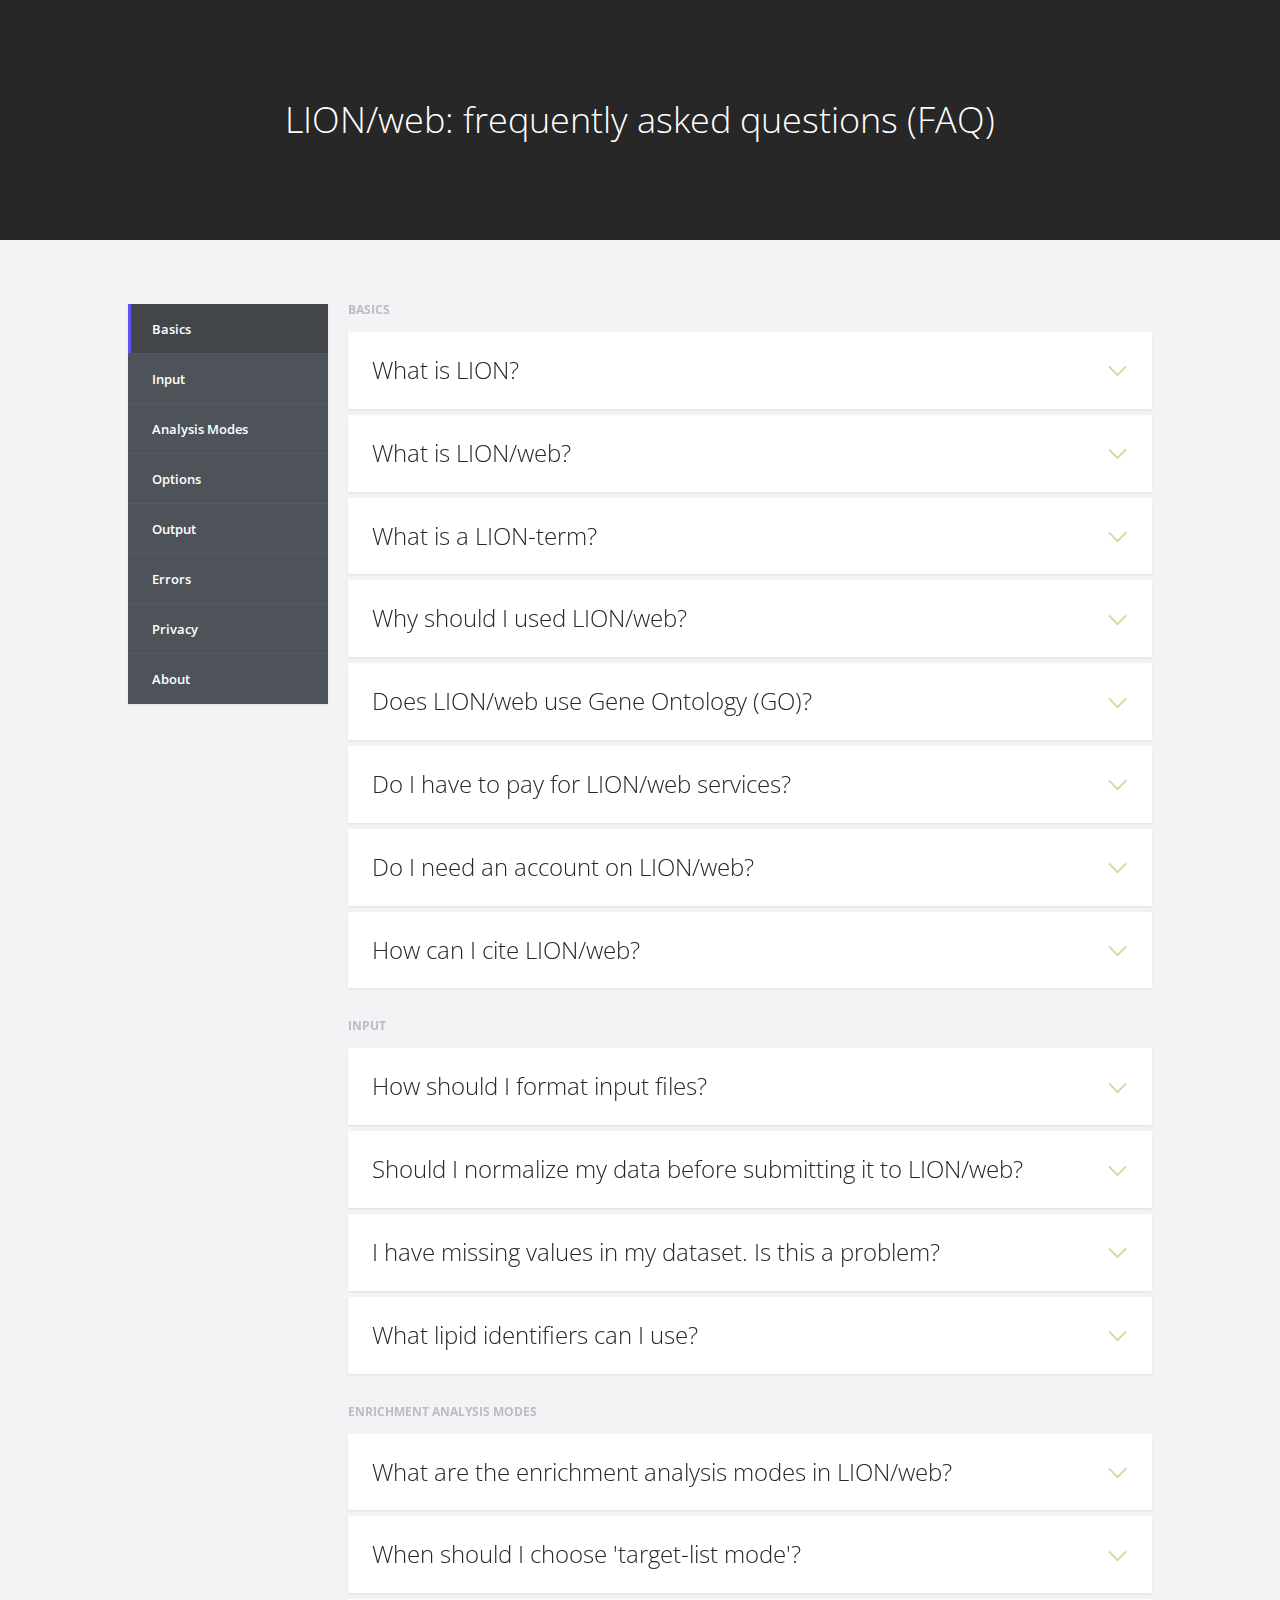
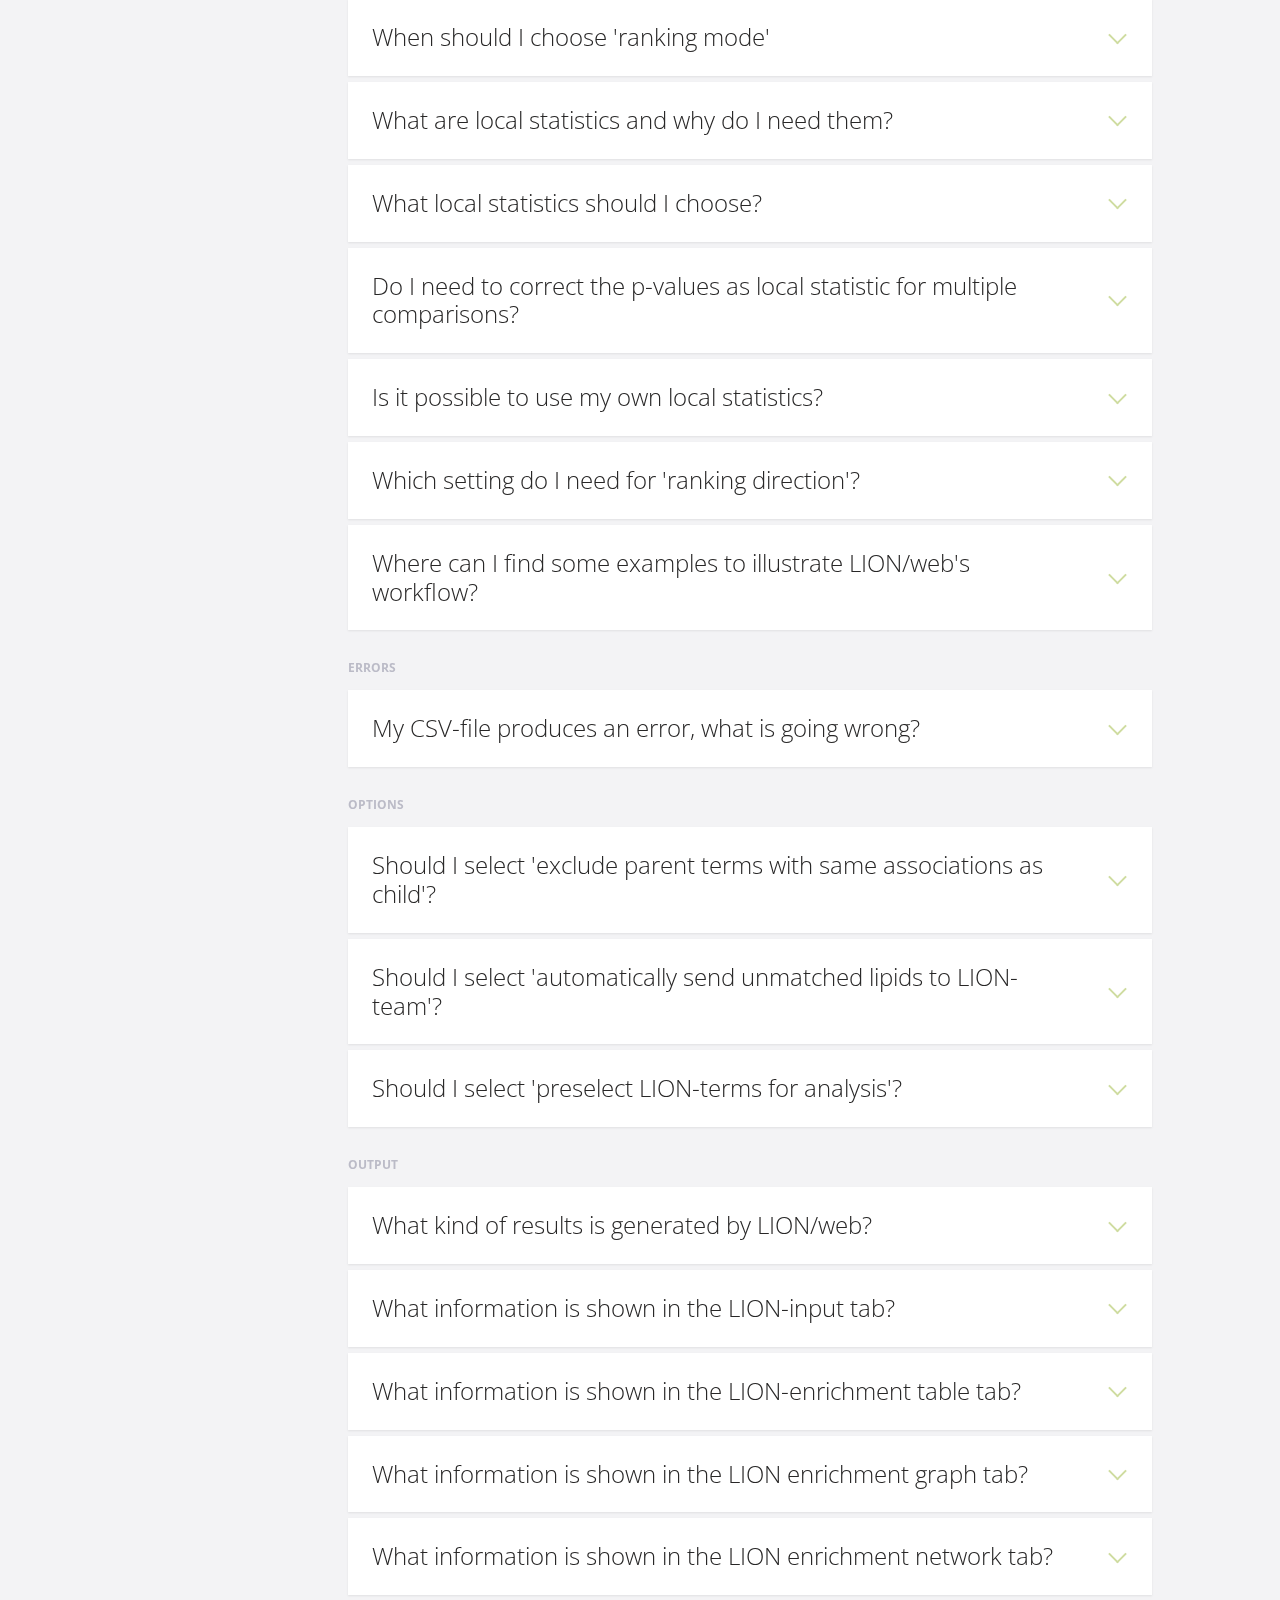
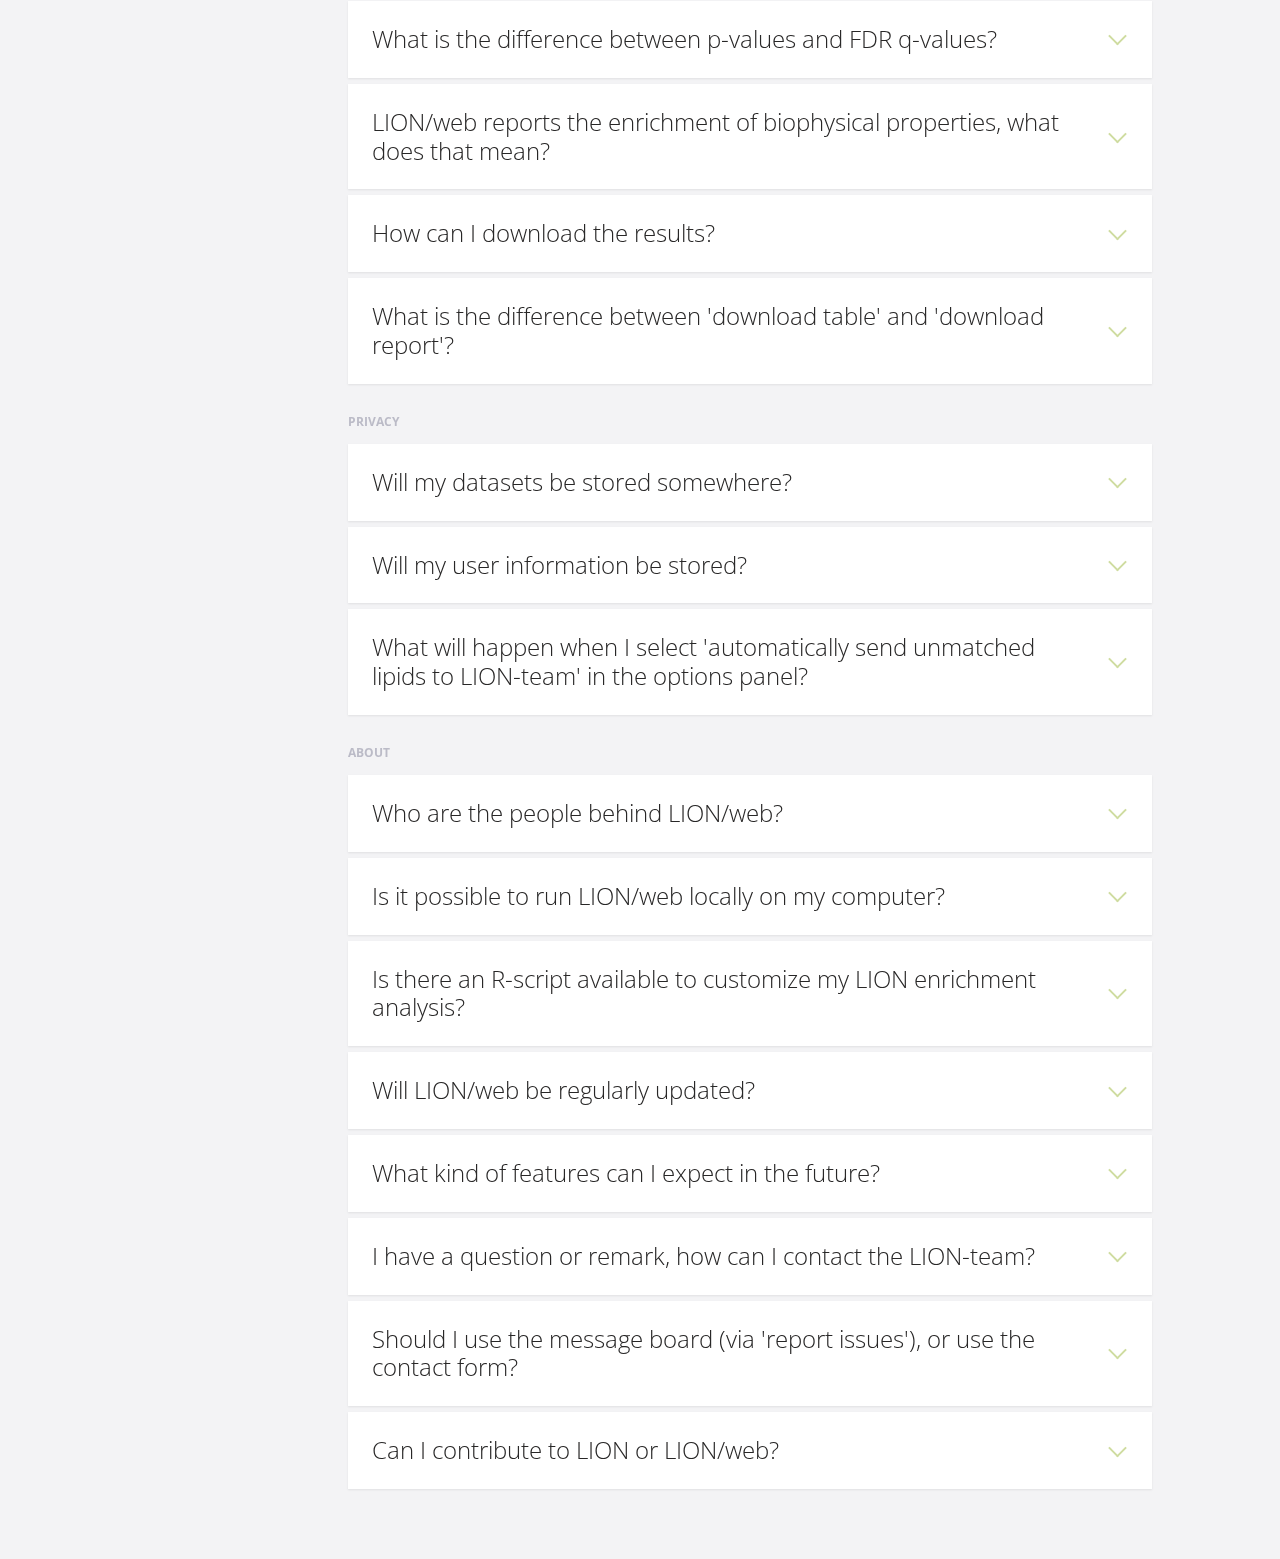
==== faq.html @ 9a3a0207 "Update faq.html" ====
<!doctype html>
<html lang="en" class="no-js">
<head>
	<meta charset="UTF-8">
	<meta name="viewport" content="width=device-width, initial-scale=1">

	<link href='http://fonts.googleapis.com/css?family=Open+Sans:400,300,600,700' rel='stylesheet' type='text/css'>

	<link rel="stylesheet" href="css/reset.css"> <!-- CSS reset -->
	<link rel="stylesheet" href="css/style.css"> <!-- Resource style -->
	<script src="js/modernizr.js"></script> <!-- Modernizr -->
	<title>LION/web | FAQ</title>
</head>
<body>
<header>
	<h1>LION/web: frequently asked questions (FAQ)</h1>
</header>
<section class="cd-faq">
	<ul class="cd-faq-categories">
		<li><a class="selected" href="#basics">Basics</a></li>
		<li><a href="#Input">Input</a></li>
		<li><a href="#Modes">Analysis Modes</a></li>
                <li><a href="#Options">Options</a></li>
		<li><a href="#Output">Output</a></li>
                <li><a href="#Errors">Errors</a></li>
		<li><a href="#privacy">Privacy</a></li>
		<li><a href="#about">About</a></li>
	</ul> <!-- cd-faq-categories -->

	<div class="cd-faq-items">
		<ul id="basics" class="cd-faq-group">
			<li class="cd-faq-title"><h2>Basics</h2></li>
			<li>
				<a class="cd-faq-trigger" href="#0">What is LION?</a>
				<div class="cd-faq-content">
					<p>LION is an abbreviation for LIpid ONtology; LION is an ontology database containing information related to lipid metabolism. An ontology is a way to formalize knowledge by using semantic triples: subject–predicate–object expressions (e.g. "Bobby - is - a cat", or "PC(16:0/16:0) - has a - C16:0 fatty acid").</p>
				</div> <!-- cd-faq-content -->
			</li>

			<li>
				<a class="cd-faq-trigger" href="#0">What is LION/web?</a>
				<div class="cd-faq-content">
					<p>LION/web is a website that can be accessed via www.lipidontology.com. LION/web performs enrichment analyses on user-provided lipidomics datasets. The tool will report enrichment of LION-terms, which are sets of lipids that share a certain property. An example of a LION-term is 'sphingolipids', this term contains all lipid species in the dataset of the class 'sphingolipids'.</p>
				</div> <!-- cd-faq-content -->
			</li>

			<li>
				<a class="cd-faq-trigger" href="#0">What is a LION-term?</a>
				<div class="cd-faq-content">
					<p>LION contains nodes and relations and is hierarchically structured. Lipid species are placed in the bottom of the tree, whereas lipid properties are placed higher. As a result, all these properties are directly or indirectly linked with a subset of lipid-species. A LION-term is a node in the ontology containing all its lipid species associations. A LION-term has a name (for example, 'diacylglycerophosphocholines [GP0101]'), an ID (for example 'LION:0000030') and a list of associations (for example 'PC(16:0/18:1); PC(16:0/16:1; PC(36:2); etc.').</p>
				</div> <!-- cd-faq-content -->
			</li>
                        <li>
				<a class="cd-faq-trigger" href="#0">Why should I used LION/web?</a>
				<div class="cd-faq-content">
					<p>Lipidomics profiling is getting more and more popular. Nevertheless, tools to analyze lipidomics data were largely lacking. A risk of analyzing large datasets manually, without the support of unbiased tools, is cherry picking. Even if you are aware of this risk, it is very hard to keep track of all trends and not to focus on your favourite lipid class or fatty acid. LION/web keeps an eye on the big trends for you. Moreover, there is no other tool yet that is able to combine the many dimensions (lipid classes, fatty acid saturation, association with biophysical properties, etc.) of lipidomics data in one analysis. Publication-quality figures and tables can be downloaded in just a few mouse clicks.</p>
				</div> <!-- cd-faq-content -->
			</li>
                         <li>
				<a class="cd-faq-trigger" href="#0">Does LION/web use Gene Ontology (GO)?</a>
				<div class="cd-faq-content">
					<p>No. Although there are some similarities, LION/web is not using Gene Ontology (GO). LION/web performs enrichment analysis using a dedicated lipid-related ontology called LION. Nevertheless, the enrichment analysis algorithm (the <a href=http://bioconductor.org/packages/release/bioc/html/topGO.html target="_blank">topGO</a> R-package) that is used by LION/web was initially built for GO-enrichment.</p>
				</div> <!-- cd-faq-content -->
			</li>

			<li>
				<a class="cd-faq-trigger" href="#0">Do I have to pay for LION/web services?</a>
				<div class="cd-faq-content">
					<p>No, you can use LION/web for free.</p>
				</div> <!-- cd-faq-content -->
			</li>

                         <li>
				<a class="cd-faq-trigger" href="#0">Do I need an account on LION/web?</a>
				<div class="cd-faq-content">
					<p>No, you don't need an account for LION/web. Datasets can be submitted directly.</p>
				</div> <!-- cd-faq-content -->
			</li>

			<li>
				<a class="cd-faq-trigger" href="#0">How can I cite LION/web?</a>
				<div class="cd-faq-content">
                                        <p>A recent, citable, pre-print about LION/web can be found on BioRxiv: </p>
                                        <br>
					<em>LION/web: a web-based ontology enrichment tool for lipidomic data analysis. Martijn R. Molenaar, Aike Jeucken, Tsjerk A. Wassenaar, Chris H. A. van de Lest, Jos F. Brouwers, J. Bernd Helms. BioRxiv 2018. doi: </em>
                                        <a href=https://doi.org/10.1101/398040 target="_blank"><em>https://doi.org/10.1101/398040</em></a>    
                                        <br><br>
                                        <p>The paper is currently under review in a peer-reviewed journal.</p>
				</div> <!-- cd-faq-content -->
			</li>
		</ul> <!-- cd-faq-group -->

		<ul id="Input" class="cd-faq-group">
			<li class="cd-faq-title"><h2>Input</h2></li>
			<li>
				<a class="cd-faq-trigger" href="#0">How should I format input files?</a>
				<div class="cd-faq-content">
					<p>There are three ways to submit data. In most cases, users will use the 'ranking mode' with CSV-file upload. Here, a 'comma-separated values' (CSV)-file can be uploaded to LION/web. This CSV-file is a flat text-file containing the lipidomics data and some metadata. LION/web expects the following format: first a column with the names of the lipid species; followed by columns containing numeric data that represent lipid concentrations. The first row of these columns should contain a condition identifier, the second row a unique sample identifiers. The minimum amount of samples per condition is two, the minimum amount of conditions is two. If you format the CSV-file in Excel, make sure the delimiter is set to 'comma' and the decimal separator is set to 'point'. The file should look like this:</p><br>
<table width="865">
<tbody>
<tr>
<td width="130">&nbsp;</td>
<td width="80">conA</td>
<td width="80">conA</td>
<td width="80">conA</td>
<td width="80">conB</td>
<td width="80">conB</td>
<td width="80">conB</td>
<td width="80">...</td>
</tr>
<tr>
<td>&nbsp;</td>
<td>smp1</td>
<td>smp2</td>
<td>smp3</td>
<td>smp4</td>
<td>smp5</td>
<td>smp6</td>
<td>...</td>
</tr>
<tr>
<td>PI(32:3)</td>
<td>0.392&nbsp;</td>
<td>0.683&nbsp;</td>
<td>0.506&nbsp;</td>
<td>0.719&nbsp;</td>
<td>0.033&nbsp;</td>
<td>0.831&nbsp;</td>
<td>...</td>
</tr>
<tr>
<td>PG(18:1/22:1)</td>
<td>0.742&nbsp;</td>
<td>0.747&nbsp;</td>
<td>0.654&nbsp;</td>
<td>0.139&nbsp;</td>
<td>0.145&nbsp;</td>
<td>0.951&nbsp;</td>
<td>...</td>
</tr>
<tr>
<td>PC(16:0/22:3)</td>
<td>0.197&nbsp;</td>
<td>0.899&nbsp;</td>
<td>0.700&nbsp;</td>
<td>0.547&nbsp;</td>
<td>0.306&nbsp;</td>
<td>0.072&nbsp;</td>
<td>...</td>
</tr>
<tr>
<td>PG(14:0/16:0)</td>
<td>0.576&nbsp;</td>
<td>0.622&nbsp;</td>
<td>0.057&nbsp;</td>
<td>0.208&nbsp;</td>
<td>0.528&nbsp;</td>
<td>0.013&nbsp;</td>
<td>...</td>
</tr>
<tr>
<td>PC(O-18:0/20:6)</td>
<td>0.777&nbsp;</td>
<td>0.549&nbsp;</td>
<td>0.678&nbsp;</td>
<td>0.084&nbsp;</td>
<td>0.023&nbsp;</td>
<td>0.028&nbsp;</td>
<td>...</td>
</tr>
<tr>
<td>PC(18:1/20:1)</td>
<td>0.725&nbsp;</td>
<td>0.012&nbsp;</td>
<td>0.166&nbsp;</td>
<td>0.874&nbsp;</td>
<td>0.549&nbsp;</td>
<td>0.337&nbsp;</td>
<td>...</td>
</tr>
<tr>
<td>SM(d18:1/16:1)</td>
<td>0.603&nbsp;</td>
<td>0.250&nbsp;</td>
<td>0.191&nbsp;</td>
<td>0.445&nbsp;</td>
<td>0.121&nbsp;</td>
<td>0.189&nbsp;</td>
<td>...</td>
</tr>
<tr>
<td>...</td>
<td>...</td>
<td>...</td>
<td>...</td>
<td>...</td>
<td>...</td>
<td>...</td>
<td>...</td>
</tr>
</tbody>
</table>
<br><p>Data can also be submitted manually. Check the 'enrichment analysis modes' section for more information.</p>
				</div> <!-- cd-faq-content -->
			</li>
                        <li>
				<a class="cd-faq-trigger" href="#0">Should I normalize my data before submitting it to LION/web?</a>
				<div class="cd-faq-content">
					<p>Yes, this is very important. There are many ways to normalize data, so LION/web cannot check whether data is properly normalized. If you don't know how to normalize the data, we recommend normalization by expressing all lipid species as fraction of the sum. A popular website that supports several normalization algorithms is <a href=https://www.metaboanalyst.ca target="_blank">MetaboAnalyst</a>.</p>
				</div> <!-- cd-faq-content -->
			</li>
                        <li>
				<a class="cd-faq-trigger" href="#0">I have missing values in my dataset. Is this a problem?</a>
				<div class="cd-faq-content">
					<p>Yes, LION/web cannot process datasets with missing values and produce an error. Missing values can be caused by biological and/or technical reasons. Hence, there is not one simple solution. Typically, you can either remove lipids with missing values or replace missing values by an imputed value. Many approaches exist. A popular website that supports several algorithms to impute missing values is <a href=https://www.metaboanalyst.ca target="_blank">MetaboAnalyst</a>. More about imputation methods in lipidomics in this <a href=https://www.nature.com/articles/s41598-017-19120-0 target="_blank">paper</a> and this <a href=https://metabolomics.cc.hawaii.edu/software/MetImp/ target="_blank">web-tool (MetImp)</a>. To use MetImp and MetaboAnalyst, CSV-files should be reformatted according to their formatting guidelines.</p> 
				</div> <!-- cd-faq-content -->
			</li>

			<li>
				<a class="cd-faq-trigger" href="#0">What lipid identifiers can I use?</a>
				<div class="cd-faq-content">
					<p>Lipid nomenclature is not standardized in the lipidomics field. The best way to submit lipidomics data to LION/web is to make use of the notation style of LIPIDMAPS. In short, lipid species start with a class-prefix, followed by fatty acids that are surrounded by parentheses: (nr_of_C:nr_of_DBs/nr_of_C:nr_of_DBs). For example: PE(16:0/18:1), SM(d18:1/20:1), LPC(16:0). It's also possible to sum fatty acids: PC(36:2). Check <a href=https://www.lipidmaps.org target="_blank">www.lipidmaps.org</a> for more examples. A full list of currently supported lipid species can be found in the  <a href=https://www.biorxiv.org/content/early/2018/10/07/398040.figures-only target="_blank">Supplemental Data 5</a> section from the LION/web pre-print. LION/web also support other often used notation styles, for instance notations without parentheses: PC 32:0. LION/web will try to convert this notation into LIPIDMAPS style. A list of conversion examples can be found in the pre-print's <a href=https://www.biorxiv.org/content/early/2018/10/07/398040.figures-only target="_blank">Supplemental Data 6</a> section.</p>
				</div> <!-- cd-faq-content -->
			</li>

			
		</ul> <!-- cd-faq-group -->

		<ul id="Modes" class="cd-faq-group">
			<li class="cd-faq-title"><h2>Enrichment Analysis Modes</h2></li>
			<li>
				<a class="cd-faq-trigger" href="#0">What are the enrichment analysis modes in LION/web?</a>
				<div class="cd-faq-content">
					<p>LION/web supports two different enrichment analysis modes: 'ranking mode' and the 'target-list mode'. The choice of the best mode depends on the type of data. For more information, check the representative sub-sections about these modes. </p>
				</div> <!-- cd-faq-content -->
			</li>

                         <li>
				<a class="cd-faq-trigger" href="#0">When should I choose 'target-list mode'?</a>
				<div class="cd-faq-content">
					<p>The easiest way to get a feeling for enrichment analysis is by comparing a small subset of lipids ('target-list') with all the lipids in the experiment ('background-list'). This subset can be derived from many types of analysis. For instance, in a time-course experiment, it can happen that a subset of lipids behaves very similar: these lipids have a high level of correlation with each other. A question that might rise is: do they share certain properties, like lipid class, or level of unsaturation? This question can be addressed in the 'target-list mode'. Simply enter the lipid names from the target-list in the upper panel and enter all lipid names in the experiment in the bottom panel. After submission, the fractions of all LION-terms will be assessed for both the target-list and the background list and compared. This is done by a one-tailed Fisher's exact test. This test will calculate the probability ('p-value') that the fractions of lipids associated with property X in both the target-list and the background-list are the same. In contrast, a low p-value will be returned when property X is more abundant in the target-list than in the background-list. For example, a target-list contains 20 lipids, of which 10 (= 50%) are from the class phospatidylcholine. The background list contains 400 lipids and 50 (= 12.5%) of them are from the class phospatidylcholine. This means that phospatidylcholines are 4x enriched (50 / 12.5 = 4) in the target-list. Indeed, a one-tailed Fisher's exact test returns a p-value of 0.001785476: phospatidylcholines are (very) significantly enriched in the target-list.</p>

				</div> <!-- cd-faq-content -->
			</li>    

			<li>
				<a class="cd-faq-trigger" href="#0">When should I choose 'ranking mode'</a>
				<div class="cd-faq-content">
					<p>Sometimes there is no obvious 'target-list' available. For instance, if you want to compare the lipidomes of condition B with condition A. Although it is possible to construct a target-list (for example, by p-value or fold-change thresholding), the choice of an arbitrary threshold will affect the outcomes. To circumvent this, there is another enrichment analysis mode called 'ranking mode'. In this mode, lipids will be ranked based on a 'local statistic' (see next sub-section). To assess enrichment, the distribution of property X ('LION-term') will be analyzed. For example, in a lipidomics dataset with 400 lipids, 50 lipids are of the class phospatidylcholine. All lipids from this dataset are ranked by comparing (by 'local statistic') the concentrations of condition B vs. condition A. Lipids that are abundant in condition B are ranked higher, whereas abundant lipids in condition A are ranked lower. Now the distribution of phospatidylcholine will be analyzed. By chance, a uniform distribution of the 50 lipids is expected. However, when these lipids are found higher in the ranked list than one would expect by chance, phospatidylcholines are likely to be enriched in condition B. In LION/web, LION-term distributions will be assessed by one-tailed Kolmogorov–Smirnov tests, resulting in probabilities ('p-values') that distributions are a result of chance. In contrast, low p-values will be returned when LION-terms are higher ranked than expected by chance: this term is enriched.</p>
				</div> <!-- cd-faq-content -->
			</li>

                        <li>
				<a class="cd-faq-trigger" href="#0">What are local statistics and why do I need them?</a>
				<div class="cd-faq-content">
					<p>LION/web needs a value for every lipid to be able to rank them in the 'ranking mode', This value is called a 'local statistic'. In LION/web, you can choose from three different, build-in local statistics.</p>
					
				</div> <!-- cd-faq-content -->
			</li>
                        <li>
				<a class="cd-faq-trigger" href="#0">What local statistics should I choose?</a>
				<div class="cd-faq-content">
					<p>LION/web supports three different local statistics.</p><br>
                                        <b>P-values from one-tailed Welch Two Sample t-tests. </b><p>Here, p-values are calculated for every lipid by comparing two conditions. The conditions of interest can be selected below. High ratios (A vs. B) will result in low p-values, so the ranking direction is from low to high. This setting is automatically updated after selecting this local statistic. T-tests are considered to be more robust as compared to fold change values.</p><br>
					<b>2-LOG[fold change] values. </b><p>For every lipid, the 2-LOG ratio of the mean concentrations of two conditions is calculated. Abundant lipids in condition B will result in positive values, whereas abundant lipids in condition A will result in negative values. Hence, the ranking direction is from high to low. This setting is automatically updated after selecting this local statistic. The conditions of interest can be selected below. This local statistic does not take standard deviation into account, so lipid concentrations close to noise levels can result in unexpected extreme 2-LOG[fold-change] values.</p><br>
					<b>P-values from one-way ANOVA F-tests. </b><p>With this local statistic, more than two conditions can be selected. For every lipid, a p-value from a one-way ANOVA F-test is calculated. Lipids with the highest fluctuations will result in the lowest p-values, so the ranking direction is from low to high. This setting is automatically updated after selecting this local statistic. </p>
				</div> <!-- cd-faq-content -->
			</li>
                        <li>
				<a class="cd-faq-trigger" href="#0">Do I need to correct the p-values as local statistic for multiple comparisons?</a>
				<div class="cd-faq-content">
					<p>This is not necessary. The p-values will be used to rank the lipids, a p-value correction will result in the same ranking.</p>
				</div> <!-- cd-faq-content -->
			</li>
                        <li>
				<a class="cd-faq-trigger" href="#0">Is it possible to use my own local statistics?</a>
				<div class="cd-faq-content">
					<p>Yes, this is possible. To do this, go to 'ranking mode', skip the '(i) process input' tab and go directly to the '(ii) analysis' tab. Here you can find a form where lipids can be entered followed by a value, separated by a comma (or tab). This value can be your own local statistic. If you calculate this value in a spreadsheet, data can directly be copy-pasted to the form. Don't forget to select the right ranking direction.</p>
				</div> <!-- cd-faq-content -->
			</li>
                        <li>
				<a class="cd-faq-trigger" href="#0">Which setting do I need for 'ranking direction'?</a>
				<div class="cd-faq-content">
					<p>This depends on the selected local statistic. If you select one of the default local statistics, the right ranking direction will be updated automatically.</p>
				</div> <!-- cd-faq-content -->
			</li>

			<li>
				<a class="cd-faq-trigger" href="#0">Where can I find some examples to illustrate LION/web's workflow?</a>
				<div class="cd-faq-content">
					<p>Examples are available below the input forms.</p>
				</div> <!-- cd-faq-content -->
			</li>
		</ul> <!-- cd-faq-group -->

                 <ul id="Errors" class="cd-faq-group">
			<li class="cd-faq-title"><h2>Errors</h2></li>
			<li>
				<a class="cd-faq-trigger" href="#0">My CSV-file produces an error, what is going wrong?</a>
				<div class="cd-faq-content">
					<p>Errors are often caused by errors in the CSV-file formatting. See the 'input' section for more info about formatting guidelines. Easy mistakes are: ';' as delimiter (should be ','); ',' as decimal separator (should be '.'); missing or non-numeric values (see 'missing-values' sub-section); a mistake in the headers of the file (see 'input' section); lipid identifiers with commas (results in an extra column).</p>
				</div> <!-- cd-faq-content -->
			</li>
                 </ul> <!-- cd-faq-group -->

			<ul id="Options" class="cd-faq-group">
				<li class="cd-faq-title"><h2>Options</h2></li>
				<li>
					<a class="cd-faq-trigger" href="#0">Should I select 'exclude parent terms with same associations as child'?</a>
					<div class="cd-faq-content">
						<p>LION has a hierarchical structure. This means that LION-terms are subdivided into more specific LION-terms. However, sometimes 'child' terms contain the same lipid species as their parents. In this case, assessing enrichment of both terms will result in the same enrichment scores, without providing useful information. Switching on this option will skip the parent term, resulting in increased statistical power.</p>
					</div> <!-- cd-faq-content -->
				</li>
                                <li>
					<a class="cd-faq-trigger" href="#0">Should I select 'automatically send unmatched lipids to LION-team'?</a>
					<div class="cd-faq-content">
						<p>This will help us to increase the coverage of LION. For more information, see the Privacy sub-section.</p>
					</div> <!-- cd-faq-content -->
				</li>
                                <li>
					<a class="cd-faq-trigger" href="#0">Should I select 'preselect LION-terms for analysis'?</a>
					<div class="cd-faq-content">
						<p>By default, all LION-terms that can be associated with the dataset are assessed for enrichment analysis. When you want to asses only a selection of LION-terms, this option should be switched on. LION-terms that should be evaluated should be selected below the option switch. Note that LION has a hierarchical structure, sub-branches can be displayed by clicking on the symbol left of the names. Only (green) selected LION-terms will used in the analysis. An important benefit of LION-term pre-selection is the decreased amount of LION-terms, resulting in increased statistical power.</p>
					</div> <!-- cd-faq-content -->
				</li>
                </ul> <!-- cd-faq-group -->

		<ul id="Output" class="cd-faq-group">
			<li class="cd-faq-title"><h2>Output</h2></li>
			<li>
				<a class="cd-faq-trigger" href="#0">What kind of results is generated by LION/web?</a>
				<div class="cd-faq-content">
					<p>LION/web reports enrichment analyses of LION-terms.</p>
				</div> <!-- cd-faq-content -->
			</li>

			<li>
				<a class="cd-faq-trigger" href="#0">What information is shown in the LION-input tab?</a>
				<div class="cd-faq-content">
					<p>In this tab, LION/web shows which input lipid can be matched to LION. When a lipid species is recognized, the corresponding LION-term ID is shown. When a lipid could not be matched, 'not found' is shown. The percentage of lipids that could be matched to LION is shown on top of the table. The results can be downloaded by clicking on the download button underneath the table.</p>
				</div> <!-- cd-faq-content -->
			</li>

			<li>
				<a class="cd-faq-trigger" href="#0">What information is shown in the LION-enrichment table tab?</a>
				<div class="cd-faq-content">
					<p>This table shows all the LION-terms that could be associated with the provided dataset. For every term, the following information is provided: term ID; term description; the number of lipid species associated with the term ('Annotated'); the raw p-value (see enrichment analysis modes) and the FDR-corrected q-value (see also sub-section about FDR q-values). In the 'target-list mode', two extra columns are provided: the number of lipids associated with the target-list ('Significant') and the number of lipids that is expected in the target-list by chance ('Expected'). The LION-terms are sorted by FDR q-value (from low to high). The results can be downloaded by clicking on one of the download buttons underneath the table.</p>
				</div> <!-- cd-faq-content -->
			</li>

			<li>
				<a class="cd-faq-trigger" href="#0">What information is shown in the LION enrichment graph tab?</a>
				<div class="cd-faq-content">
					<p>In this graph, the 40 most enriched LION-terms are shown in a bar graph. On the y-axis, the terms are displayed and sorted by enrichment. This x-axis displays the -log(FDR q-value), resulting in high values for enriched terms. The color of the bars is scaled by the enrichment (from gray to red). The graph can be downloaded by clicking on one of the download buttons underneath the graph (SVG for vector format, PNG for bitmap format).</p>
				</div> <!-- cd-faq-content -->
			</li>

			<li>
				<a class="cd-faq-trigger" href="#0">What information is shown in the LION enrichment network tab?</a>
				<div class="cd-faq-content">
					<p>LION is a hierarchical network. It can be useful to see individual LION-terms in their broader context. The colors of the nodes are scaled by the raw p-value.</p>
				</div> <!-- cd-faq-content -->
			</li>

                        <li>
				<a class="cd-faq-trigger" href="#0">What is the difference between p-values and FDR q-values?</a>
				<div class="cd-faq-content">
					<p>FDR q-values are corrected p-values to circumvent the multiple comparisons problem. More information about this topic can be found <a href=https://towardsdatascience.com/an-overview-of-methods-to-address-the-multiple-comparison-problem-310427b3ba92 target="_blank">here</a>.</p>
				</div> <!-- cd-faq-content -->
			</li>


                        <li>
				<a class="cd-faq-trigger" href="#0">LION/web reports the enrichment of biophysical properties, what does that mean?</a>
				<div class="cd-faq-content">
					<p>This enrichment means that lipid species associated with a given biophysical property are overrepresented in the target-list or on top of the ranked list. However, it is important to note that many biophysical properties are also affected by factors that are not taken into account (proteins, cholesterol levels, temperature, etc.). The enrichment of biophysical properties cannot replace functional measurements. Typically, enrichment analyses are used for hypothesis formation.</p>
				</div> <!-- cd-faq-content -->
			</li>
			<li>
				<a class="cd-faq-trigger" href="#0">How can I download the results?</a>
				<div class="cd-faq-content">
					<p>There are download buttons on the bottom of every output tab. Downloading the network is not supported yet.</p>
				</div> <!-- cd-faq-content -->
			</li>

			<li>
				<a class="cd-faq-trigger" href="#0">What is the difference between 'download table' and 'download report'?</a>
				<div class="cd-faq-content">
					<p>'Download table' will download the table that is shown in the web-tool. In contrast, the zip-file from 'download report' contains, besides the enrichment table, also two files with details about the content of LION-terms and lipid associations.</p>
				</div> <!-- cd-faq-content -->
			</li>
		</ul> <!-- cd-faq-group -->

		<ul id="privacy" class="cd-faq-group">
			<li class="cd-faq-title"><h2>Privacy</h2></li>
			<li>
				<a class="cd-faq-trigger" href="#0">Will my datasets be stored somewhere?</a>
				<div class="cd-faq-content">
					<p>User-provided datasets and enrichment results will NOT be stored and won't be visible for other users or the LION-team. All results should be downloaded directly after analysis, as they will be lost after 10 minutes of inactivity.</p>
				</div> <!-- cd-faq-content -->
			</li>

			<li>
				<a class="cd-faq-trigger" href="#0">Will my user information be stored?</a>
				<div class="cd-faq-content">
					<p>LION/web collects some anonymous user statistics to be able to monitor the website's usage.</p>
				</div> <!-- cd-faq-content -->
			</li>

			<li>
				<a class="cd-faq-trigger" href="#0">What will happen when I select 'automatically send unmatched lipids to LION-team' in the options panel?</a>
				<div class="cd-faq-content">
					<p>By default, no user data will be shared with the LION-team. However, to improve the web-tool, we would be interested in the LION-coverage of those datasets. To help us to improve this, this option can be switched on. In that case, the names of lipids that can't be found in the LION-database is sent to the LION-team. With this information, we can specifically increase the coverage of lipid species that are found regularly but that are not present in LION yet. Note that only lipid species names ('identifiers') will be sent. Numeric data and enrichment results will NOT be shared.</p>
				</div> <!-- cd-faq-content -->
			</li>


		</ul> <!-- cd-faq-group -->

		<ul id="about" class="cd-faq-group">
			<li class="cd-faq-title"><h2>About</h2></li>
			<li>
				<a class="cd-faq-trigger" href="#0">Who are the people behind LION/web?</a>
				<div class="cd-faq-content">
					<p>LION/web is built and maintained by the Lipidomics Centre Utrecht (part of the department of Biochemistry & Cell Biology of Faculty of Veterinary Medicine - Utrecht University).</p>
				</div> <!-- cd-faq-content -->
			</li>
                        <li>
				<a class="cd-faq-trigger" href="#0">Is it possible to run LION/web locally on my computer?</a>
				<div class="cd-faq-content">
					<p>Yes, the code is available on <a href=https://github.com/martijnmolenaar/LION-web target="_blank">GitHub</a>. The application is built in R, using a package called Shiny. Don't hesitate to contact us if you have questions.</p>
				</div> <!-- cd-faq-content -->
			</li>
                        <li>
				<a class="cd-faq-trigger" href="#0">Is there an R-script available to customize my LION enrichment analysis?</a>
				<div class="cd-faq-content">
					<p>The R-code of LION/web is available on GitHub (see previous sub-section). In addition, we are working on a flexible R-script that can be run from the terminal and that can be customized more easily. Please contact us if you are interested to use this script.</p>
				</div> <!-- cd-faq-content -->
			</li>

			<li>
				<a class="cd-faq-trigger" href="#0">Will LION/web be regularly updated?</a>
				<div class="cd-faq-content">
					<p>Yes, and you can help us! See the subsection 'What will happen when I select 'automatically send unmatched lipids to LION-team' in the options panel?'</p>
				</div> <!-- cd-faq-content -->
			</li>
			<li>
				<a class="cd-faq-trigger" href="#0">What kind of features can I expect in the future?</a>
				<div class="cd-faq-content">
					<p>Currently, we are working on a heatmap module containing the most affected LION-terms. This provides an intuitive way to visualize a number of conditions at once. If you have a nice dataset and are interested in this feature, please contact us.</p>
				</div> <!-- cd-faq-content -->
			</li>
			<li>
				<a class="cd-faq-trigger" href="#0">I have a question or remark, how can I contact the LION-team?</a>
				<div class="cd-faq-content">
					<p>There is a tab with a contact form on the left of the LION/web website. If you leave your email address, we will try to reply as soon as possible.</p>
				</div> <!-- cd-faq-content -->
			</li>
			<li>
				<a class="cd-faq-trigger" href="#0">Should I use the message board (via 'report issues'), or use the contact form?</a>
				<div class="cd-faq-content">
					<p>Both options are ok. A benefit of the message board is that questions and solutions are accessible for everybody and that you can interact with other users.</p>
				</div> <!-- cd-faq-content -->
			</li>
			<li>
				<a class="cd-faq-trigger" href="#0">Can I contribute to LION or LION/web?</a>
				<div class="cd-faq-content">
					<p>Yes! More information will follow. For now, please use our contact form.</p>
				</div> <!-- cd-faq-content -->
			</li>

	
		</ul> <!-- cd-faq-group -->
	</div> <!-- cd-faq-items -->
	<a href="#0" class="cd-close-panel">Close</a>
</section> <!-- cd-faq -->
<script src="js/jquery-2.1.1.js"></script>
<script src="js/jquery.mobile.custom.min.js"></script>
<script src="js/main.js"></script> <!-- Resource jQuery -->
</body>
</html>
---- css/style.css ----
/* -------------------------------- 

Primary style

-------------------------------- */
*, *::after, *::before {
  -webkit-box-sizing: border-box;
  -moz-box-sizing: border-box;
  box-sizing: border-box;
}

*::after, *::before {
  content: '';
}

body {
  font-size: 100%;
  font-family: "Open Sans", sans-serif;
  color: #4e5359; /* #4e5359;  #282727;*/
  background-color: #f3f3f5; 
}
body::after {
  /* overlay layer visible on small devices when the right panel slides in */
  position: fixed;
  top: 0;
  left: 0;
  width: 100%;
  height: 100%;
  background-color: rgba(78, 83, 89, 0.8);
  visibility: hidden;
  opacity: 0;
  -webkit-transition: opacity .3s 0s, visibility 0s .3s;
  -moz-transition: opacity .3s 0s, visibility 0s .3s;
  transition: opacity .3s 0s, visibility 0s .3s;
}
body.cd-overlay::after {
  visibility: visible;
  opacity: 1;
  -webkit-transition: opacity .3s 0s, visibility 0s 0s;
  -moz-transition: opacity .3s 0s, visibility 0s 0s;
  transition: opacity .3s 0s, visibility 0s 0s;
}
@media only screen and (min-width: 768px) {
  body::after {
    display: none;
  }
}

a {
  color: #282727; /*#a9c056;*/
  text-decoration: none;
}

/* -------------------------------- 

Main components 

-------------------------------- */
header {
  position: relative;
  height: 180px;
  line-height: 180px;
  text-align: center;
  background-color: #282727; /*#a9c056;*/
}
header h1 {
  color: #ffffff;
  -webkit-font-smoothing: antialiased;
  -moz-osx-font-smoothing: grayscale;
  font-size: 20px;
  font-size: 1.25rem;
}
@media only screen and (min-width: 1024px) {
  header {
    height: 240px;
    line-height: 240px;
  }
  header h1 {
    font-size: 36px;
    font-size: 2.25rem;
    font-weight: 300;
  }
}

.cd-faq {
  width: 90%;
  max-width: 1024px;
  margin: 2em auto;
  box-shadow: 0 1px 5px rgba(0, 0, 0, 0.1);
}
.cd-faq:after {
  content: "";
  display: table;
  clear: both;
}
@media only screen and (min-width: 768px) {
  .cd-faq {
    position: relative;
    margin: 4em auto;
    box-shadow: none;
  }
}

.cd-faq-categories a {
  position: relative;
  display: block;
  overflow: hidden;
  height: 50px;
  line-height: 50px;
  padding: 0 28px 0 16px;
  background-color: #4e5359;
  -webkit-font-smoothing: antialiased;
  -moz-osx-font-smoothing: grayscale;
  color: #ffffff;
  white-space: nowrap;
  border-bottom: 1px solid #555b61;
  text-overflow: ellipsis;
}
.cd-faq-categories a::before, .cd-faq-categories a::after {
  /* plus icon on the right */
  position: absolute;
  top: 50%;
  right: 16px;
  display: inline-block;
  height: 1px;
  width: 10px;
  background-color: #7f868e;
}
.cd-faq-categories a::after {
  -webkit-transform: rotate(90deg);
  -moz-transform: rotate(90deg);
  -ms-transform: rotate(90deg);
  -o-transform: rotate(90deg);
  transform: rotate(90deg);
}
.cd-faq-categories li:last-child a {
  border-bottom: none;
}
@media only screen and (min-width: 768px) {
  .cd-faq-categories {
    width: 20%;
    float: left;
    box-shadow: 0 1px 2px rgba(0, 0, 0, 0.08);
  }
  .cd-faq-categories a {
    font-size: 13px;
    font-size: 0.8125rem;
    font-weight: 600;
    padding-left: 24px;
    padding: 0 24px;
    -webkit-transition: background 0.2s, padding 0.2s;
    -moz-transition: background 0.2s, padding 0.2s;
    transition: background 0.2s, padding 0.2s;
  }
  .cd-faq-categories a::before, .cd-faq-categories a::after {
    display: none;
  }
  .no-touch .cd-faq-categories a:hover {
    background: #555b61;
  }
  .no-js .cd-faq-categories {
    width: 100%;
    margin-bottom: 2em;
  }
}
@media only screen and (min-width: 1024px) {
  .cd-faq-categories {
    position: absolute;
    top: 0;
    left: 0;
    width: 200px;
    z-index: 2;
  }
  .cd-faq-categories a::before {
    /* decorative rectangle on the left visible for the selected item */
    display: block;
    top: 0;
    right: auto;
    left: 0;
    height: 100%;
    width: 3px;
    background-color: #6154f7;   /* #a9c056; */
    opacity: 0;
    -webkit-transition: opacity 0.2s;
    -moz-transition: opacity 0.2s;
    transition: opacity 0.2s;
  }
  .cd-faq-categories .selected {
    background: #42464b !important;
  }
  .cd-faq-categories .selected::before {
    opacity: 1;
  }
  .cd-faq-categories.is-fixed {
    /* top and left value assigned in jQuery */
    position: fixed;
  }
  .no-js .cd-faq-categories {
    position: relative;
  }
}

.cd-faq-items {
  position: fixed;
  height: 100%;
  width: 90%;
  top: 0;
  right: 0;
  background: #ffffff;
  padding: 0 5% 1em;
  overflow: auto;
  -webkit-overflow-scrolling: touch;
  z-index: 1;
  -webkit-backface-visibility: hidden;
  backface-visibility: hidden;
  -webkit-transform: translateZ(0) translateX(100%);
  -moz-transform: translateZ(0) translateX(100%);
  -ms-transform: translateZ(0) translateX(100%);
  -o-transform: translateZ(0) translateX(100%);
  transform: translateZ(0) translateX(100%);
  -webkit-transition: -webkit-transform .3s;
  -moz-transition: -moz-transform .3s;
  transition: transform .3s;
}
.cd-faq-items.slide-in {
  -webkit-transform: translateZ(0) translateX(0%);
  -moz-transform: translateZ(0) translateX(0%);
  -ms-transform: translateZ(0) translateX(0%);
  -o-transform: translateZ(0) translateX(0%);
  transform: translateZ(0) translateX(0%);
}
.no-js .cd-faq-items {
  position: static;
  height: auto;
  width: 100%;
  -webkit-transform: translateX(0);
  -moz-transform: translateX(0);
  -ms-transform: translateX(0);
  -o-transform: translateX(0);
  transform: translateX(0);
}
@media only screen and (min-width: 768px) {
  .cd-faq-items {
    position: static;
    height: auto;
    width: 78%;
    float: right;
    overflow: visible;
    -webkit-transform: translateZ(0) translateX(0);
    -moz-transform: translateZ(0) translateX(0);
    -ms-transform: translateZ(0) translateX(0);
    -o-transform: translateZ(0) translateX(0);
    transform: translateZ(0) translateX(0);
    padding: 0;
    background: transparent;
  }
}
@media only screen and (min-width: 1024px) {
  .cd-faq-items {
    float: none;
    width: 100%;
    padding-left: 220px;
  }
  .no-js .cd-faq-items {
    padding-left: 0;
  }
}

.cd-close-panel {
  position: fixed;
  top: 5px;
  right: -100%;
  display: block;
  height: 40px;
  width: 40px;
  overflow: hidden;
  text-indent: 100%;
  white-space: nowrap;
  z-index: 2;
  /* Force Hardware Acceleration in WebKit */
  -webkit-transform: translateZ(0);
  -moz-transform: translateZ(0);
  -ms-transform: translateZ(0);
  -o-transform: translateZ(0);
  transform: translateZ(0);
  -webkit-backface-visibility: hidden;
  backface-visibility: hidden;
  -webkit-transition: right 0.4s;
  -moz-transition: right 0.4s;
  transition: right 0.4s;
}
.cd-close-panel::before, .cd-close-panel::after {
  /* close icon in CSS */
  position: absolute;
  top: 16px;
  left: 12px;
  display: inline-block;
  height: 3px;
  width: 18px;
  background: #6c7d8e;
}
.cd-close-panel::before {
  -webkit-transform: rotate(45deg);
  -moz-transform: rotate(45deg);
  -ms-transform: rotate(45deg);
  -o-transform: rotate(45deg);
  transform: rotate(45deg);
}
.cd-close-panel::after {
  -webkit-transform: rotate(-45deg);
  -moz-transform: rotate(-45deg);
  -ms-transform: rotate(-45deg);
  -o-transform: rotate(-45deg);
  transform: rotate(-45deg);
}
.cd-close-panel.move-left {
  right: 2%;
}
@media only screen and (min-width: 768px) {
  .cd-close-panel {
    display: none;
  }
}

.cd-faq-group {
  /* hide group not selected */
  display: none;
}
.cd-faq-group.selected {
  display: block;
}
.cd-faq-group .cd-faq-title {
  background: transparent;
  box-shadow: none;
  margin: 1em 0;
}
.no-touch .cd-faq-group .cd-faq-title:hover {
  box-shadow: none;
}
.cd-faq-group .cd-faq-title h2 {
  text-transform: uppercase;
  font-size: 12px;
  font-size: 0.75rem;
  font-weight: 700;
  color: #bbbbc7;
}
.no-js .cd-faq-group {
  display: block;
}
@media only screen and (min-width: 768px) {
  .cd-faq-group {
    /* all groups visible */
    display: block;
  }
  .cd-faq-group > li {
    background: #ffffff;
    margin-bottom: 6px;
    box-shadow: 0 1px 2px rgba(0, 0, 0, 0.08);
    -webkit-transition: box-shadow 0.2s;
    -moz-transition: box-shadow 0.2s;
    transition: box-shadow 0.2s;
  }
  .no-touch .cd-faq-group > li:hover {
    box-shadow: 0 1px 10px rgba(108, 125, 142, 0.3);
  }
  .cd-faq-group .cd-faq-title {
    margin: 2em 0 1em;
  }
  .cd-faq-group:first-child .cd-faq-title {
    margin-top: 0;
  }
}

.cd-faq-trigger {
  position: relative;
  display: block;
  margin: 1.6em 0 .4em;
  line-height: 1.2;
}
@media only screen and (min-width: 768px) {
  .cd-faq-trigger {
    font-size: 24px;
    font-size: 1.5rem;
    font-weight: 300;
    margin: 0;
    padding: 24px 72px 24px 24px;
  }
  .cd-faq-trigger::before, .cd-faq-trigger::after {
    /* arrow icon on the right */
    position: absolute;
    right: 24px;
    top: 50%;
    height: 2px;
    width: 13px;
    background: #cfdca0;
    -webkit-backface-visibility: hidden;
    backface-visibility: hidden;
    -webkit-transition-property: -webkit-transform;
    -moz-transition-property: -moz-transform;
    transition-property: transform;
    -webkit-transition-duration: 0.2s;
    -moz-transition-duration: 0.2s;
    transition-duration: 0.2s;
  }
  .cd-faq-trigger::before {
    -webkit-transform: rotate(45deg);
    -moz-transform: rotate(45deg);
    -ms-transform: rotate(45deg);
    -o-transform: rotate(45deg);
    transform: rotate(45deg);
    right: 32px;
  }
  .cd-faq-trigger::after {
    -webkit-transform: rotate(-45deg);
    -moz-transform: rotate(-45deg);
    -ms-transform: rotate(-45deg);
    -o-transform: rotate(-45deg);
    transform: rotate(-45deg);
  }
  .content-visible .cd-faq-trigger::before {
    -webkit-transform: rotate(-45deg);
    -moz-transform: rotate(-45deg);
    -ms-transform: rotate(-45deg);
    -o-transform: rotate(-45deg);
    transform: rotate(-45deg);
  }
  .content-visible .cd-faq-trigger::after {
    -webkit-transform: rotate(45deg);
    -moz-transform: rotate(45deg);
    -ms-transform: rotate(45deg);
    -o-transform: rotate(45deg);
    transform: rotate(45deg);
  }
}

.cd-faq-content p {
  font-size: 14px;
  font-size: 0.875rem;
  line-height: 1.4;
  color: #6c7d8e;
}
@media only screen and (min-width: 768px) {
  .cd-faq-content {
    display: none;
    padding: 0 24px 30px;
  }
  .cd-faq-content p {
    line-height: 1.6;
  }
  .no-js .cd-faq-content {
    display: block;
  }
}
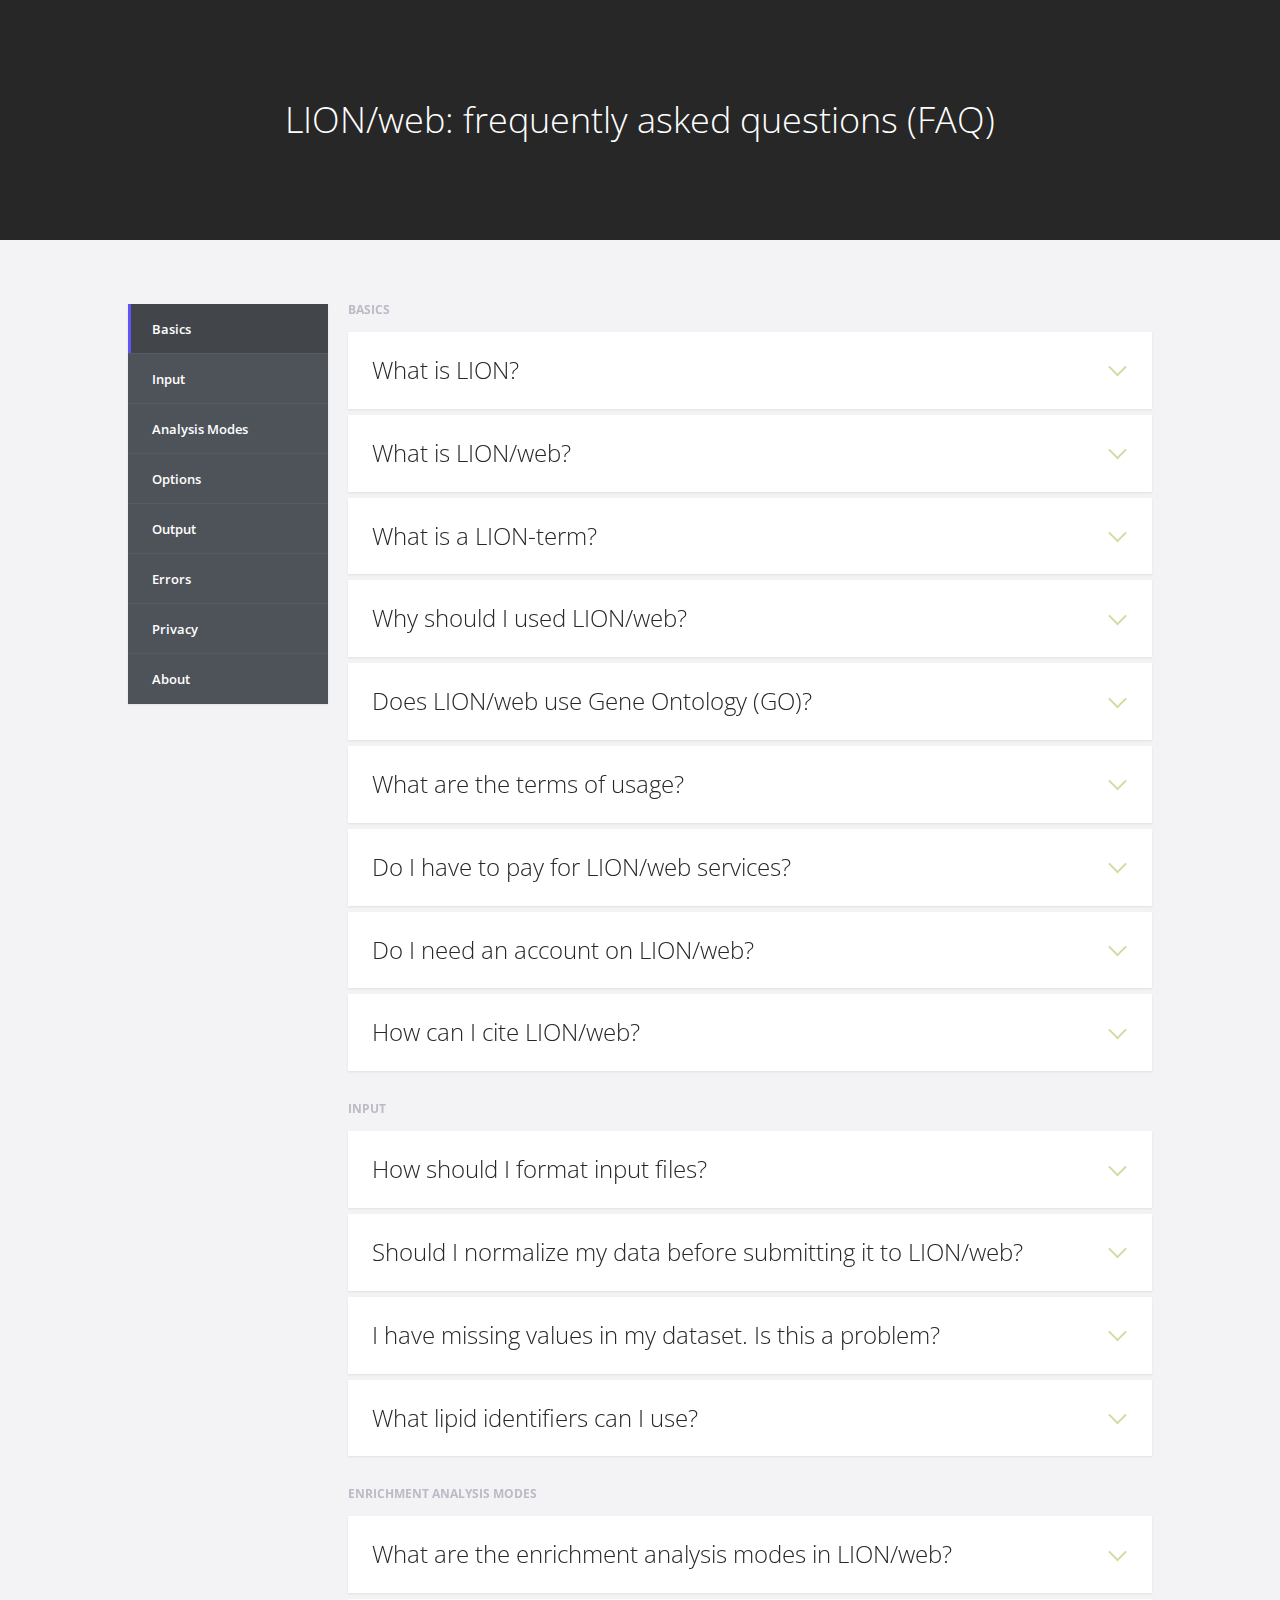
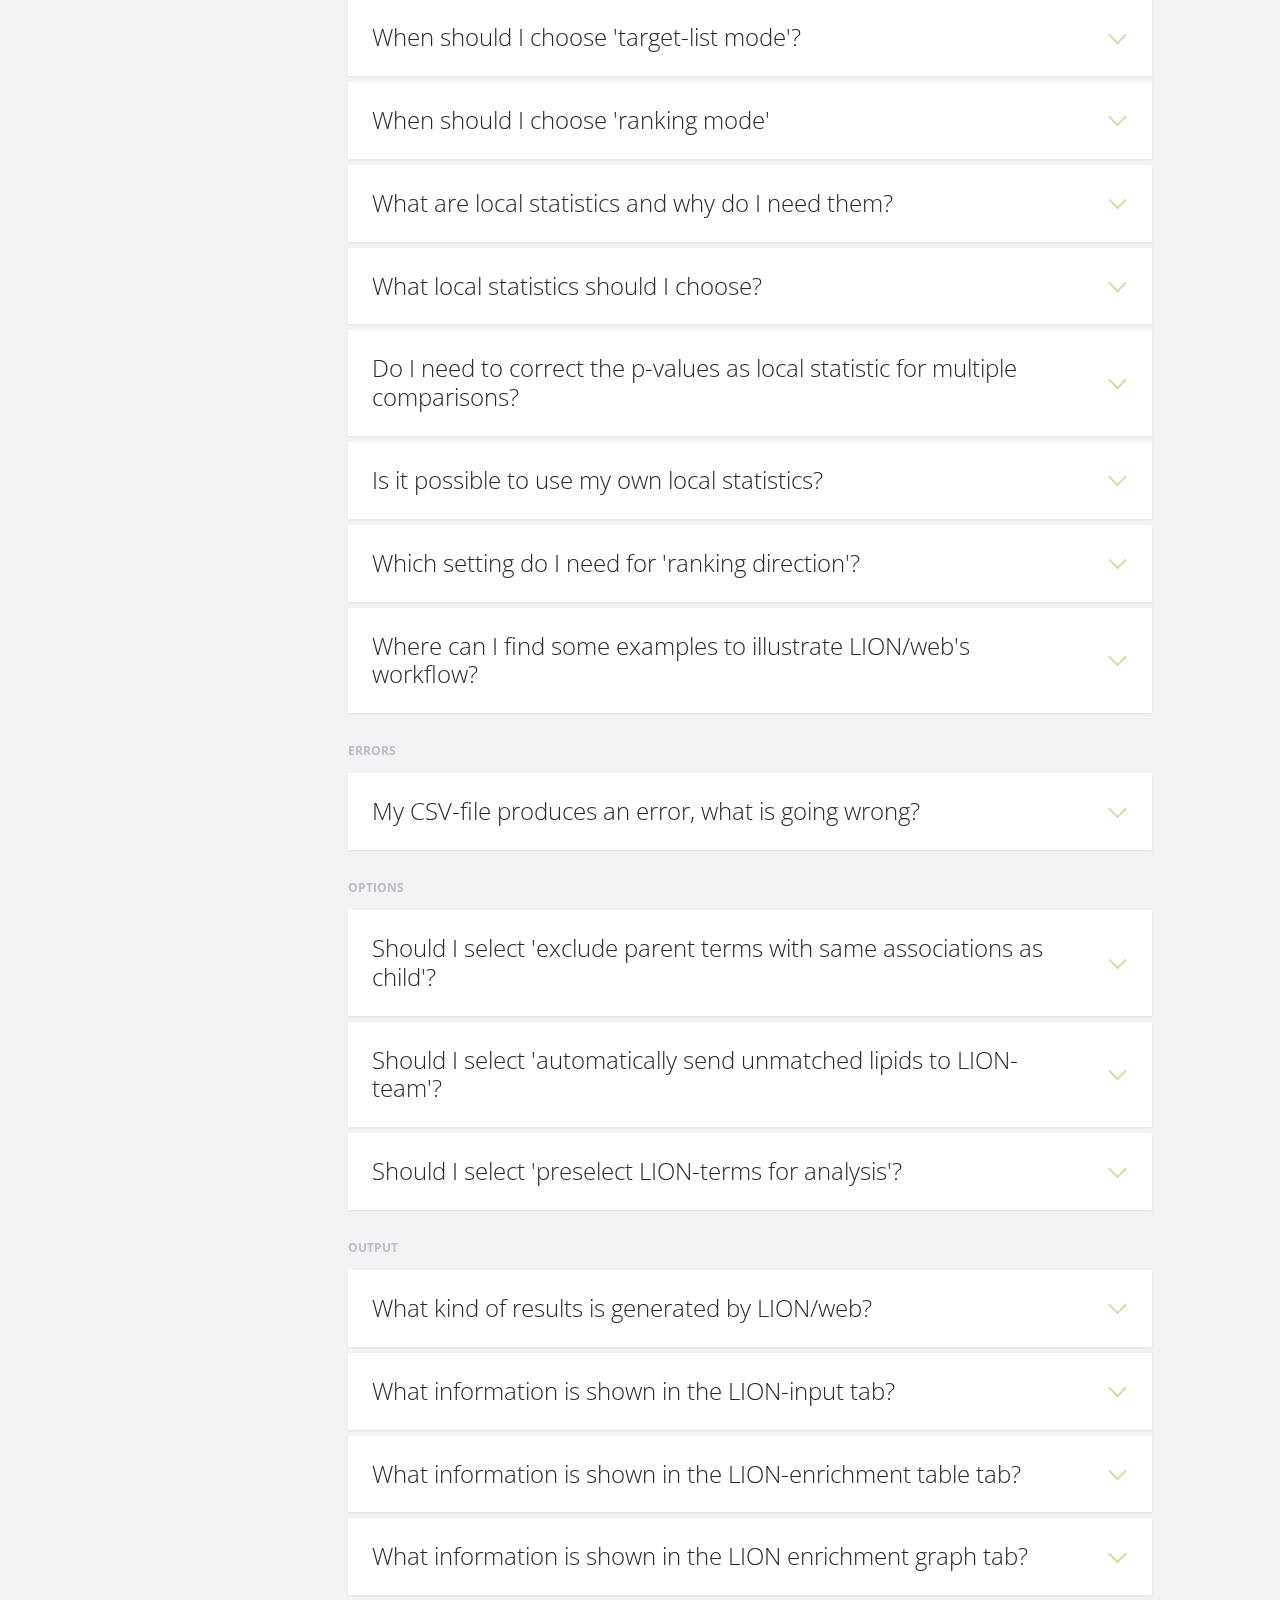
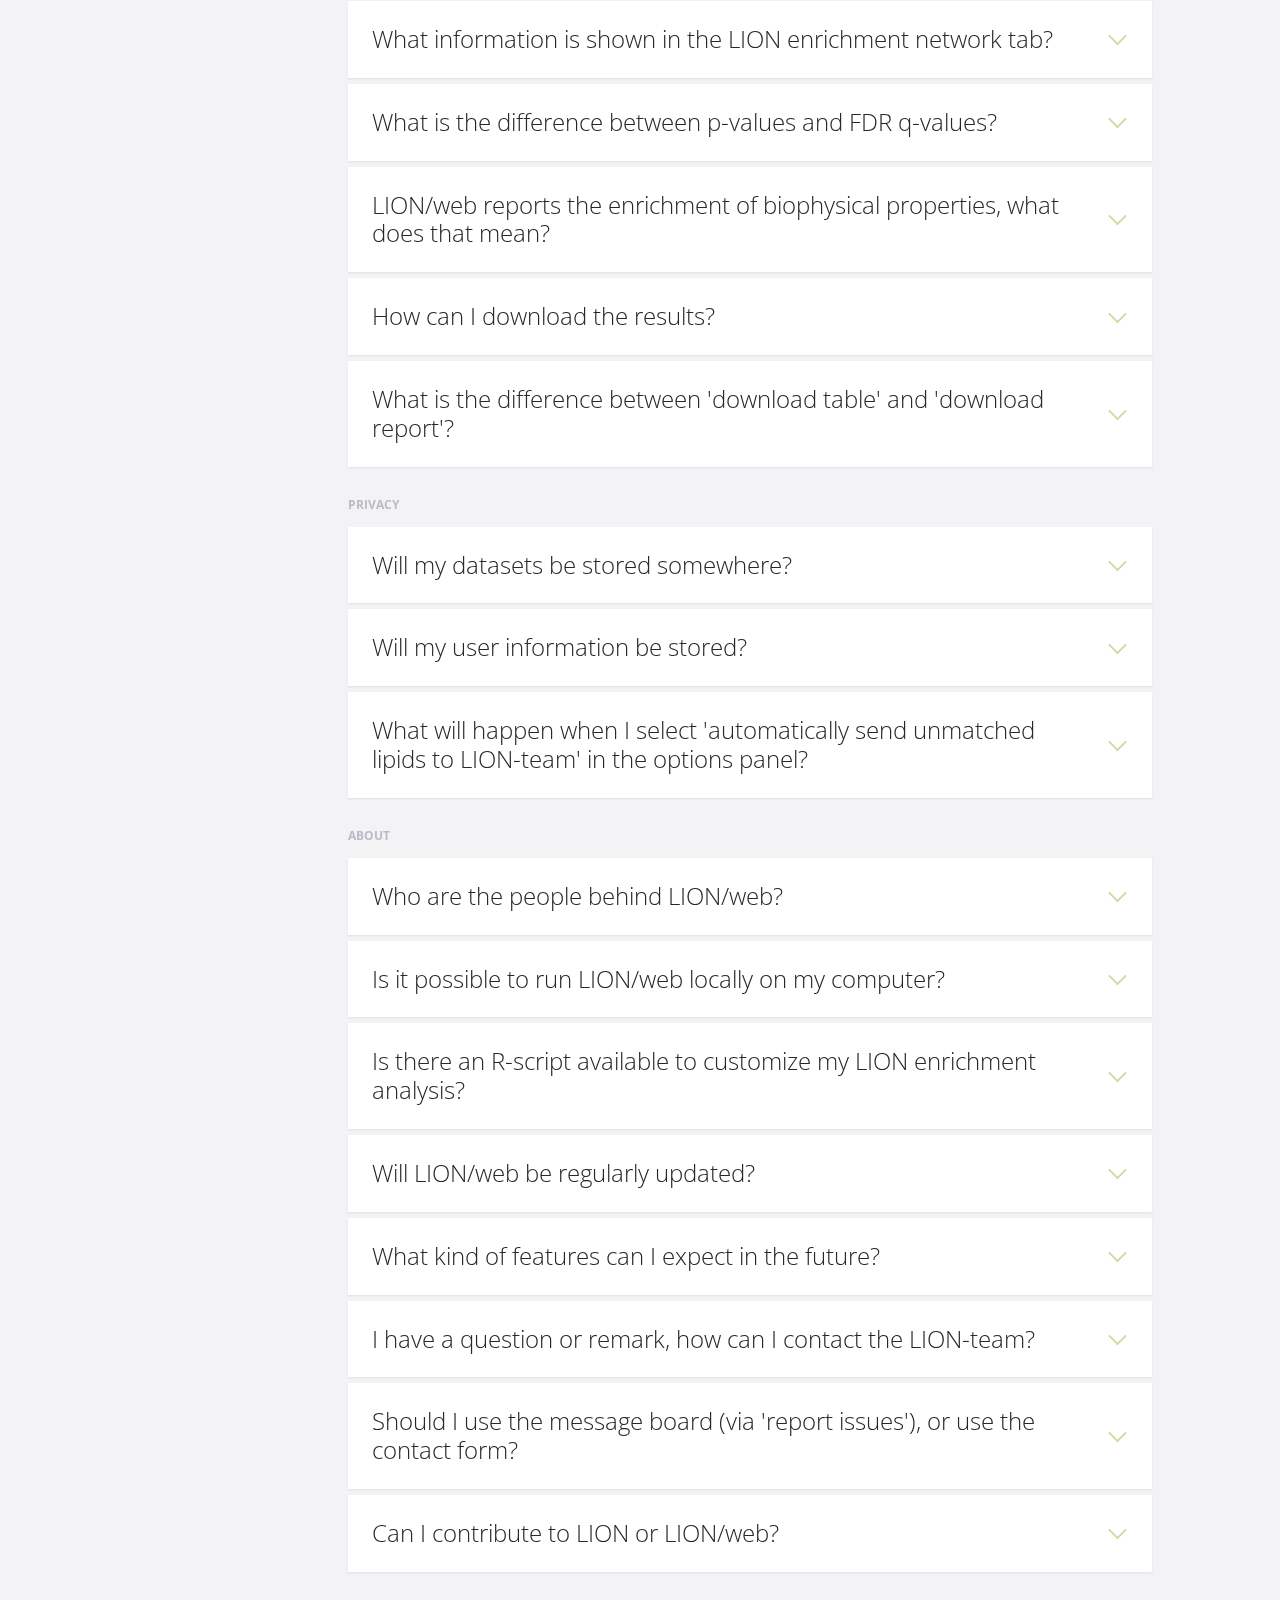
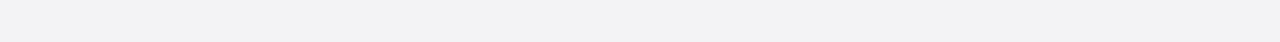
==== commit c3d348e3: "Add files via upload" ====
--- a/faq.html
+++ b/faq.html
@@ -1,3 +1,12 @@
+<!-- Global site tag (gtag.js) - Google Analytics -->
+<script async src="https://www.googletagmanager.com/gtag/js?id=UA-113104197-1"></script>
+<script>
+  window.dataLayer = window.dataLayer || [];
+  function gtag(){dataLayer.push(arguments);}
+  gtag('js', new Date());
+  gtag('config', 'UA-113104197-1');
+</script>
+
 <!doctype html>
 <html lang="en" class="no-js">
 <head>
@@ -63,6 +72,17 @@
 				</div> <!-- cd-faq-content -->
 			</li>
 
+                         <li>
+				<a class="cd-faq-trigger" href="#0">What are the terms of usage?</a>
+				<div class="cd-faq-content"><p><ul style="padding-left:20px">
+    <li>Purpose of the service “utrecht-university.shinyapps.io” is to provide a digital place for trying out, evaluating and/or comparing methods developed by researchers of Utrecht University for the scientific community worldwide. The app and its contents may not be preserved in such a way that it can be cited or can be referenced to.</li>
+    <li>The web application is provided ‘as is’ and ‘as available’ and is without any warranty. Your use of this web application is solely at your own risk.</li>
+<li>You must ensure that you are lawfully entitled and have full authority to upload data in the web application. The file data must not contain any data which can raise issues relating to abuse, confidentiality, privacy, data protection, licensing, and/or intellectual property. You shall not upload data with any confidential or proprietary information that you desire or are required to keep secret.</li>
+<li>By using this app you agree to be bound by the above terms.</li>
+</ul></p>
+				</div> <!-- cd-faq-content -->
+			</li>
+
 			<li>
 				<a class="cd-faq-trigger" href="#0">Do I have to pay for LION/web services?</a>
 				<div class="cd-faq-content">
@@ -80,12 +100,14 @@
 			<li>
 				<a class="cd-faq-trigger" href="#0">How can I cite LION/web?</a>
 				<div class="cd-faq-content">
-                                        <p>A recent, citable, pre-print about LION/web can be found on BioRxiv: </p>
-                                        <br>
-					<em>LION/web: a web-based ontology enrichment tool for lipidomic data analysis. Martijn R. Molenaar, Aike Jeucken, Tsjerk A. Wassenaar, Chris H. A. van de Lest, Jos F. Brouwers, J. Bernd Helms. BioRxiv 2018. doi: </em>
-                                        <a href=https://doi.org/10.1101/398040 target="_blank"><em>https://doi.org/10.1101/398040</em></a>    
+					<br>
+                                        <b>LION/web: a web-based ontology enrichment tool for lipidomic data analysis. </b>
+					<br>
+					<i>Martijn R. Molenaar, Aike Jeucken, Tsjerk A. Wassenaar, Chris H. A. van de Lest, Jos F. Brouwers, J. Bernd Helms.  </i>
+					<br><em>GigaScience, Volume 8, Issue 6, June 2019, giz061. doi: </em>
+                                        <a href=https://doi.org/10.1093/gigascience/giz061 target="_blank"><em>https://doi.org/10.1093/gigascience/giz061</em></a>    
                                         <br><br>
-                                        <p>The paper is currently under review in a peer-reviewed journal.</p>
+                  
 				</div> <!-- cd-faq-content -->
 			</li>
 		</ul> <!-- cd-faq-group -->
@@ -212,14 +234,14 @@
                         <li>
 				<a class="cd-faq-trigger" href="#0">I have missing values in my dataset. Is this a problem?</a>
 				<div class="cd-faq-content">
-					<p>Yes, LION/web cannot process datasets with missing values and produce an error. Missing values can be caused by biological and/or technical reasons. Hence, there is not one simple solution. Typically, you can either remove lipids with missing values or replace missing values by an imputed value. Many approaches exist. A popular website that supports several algorithms to impute missing values is <a href=https://www.metaboanalyst.ca target="_blank">MetaboAnalyst</a>. More about imputation methods in lipidomics in this <a href=https://www.nature.com/articles/s41598-017-19120-0 target="_blank">paper</a> and this <a href=https://metabolomics.cc.hawaii.edu/software/MetImp/ target="_blank">web-tool (MetImp)</a>. To use MetImp and MetaboAnalyst, CSV-files should be reformatted according to their formatting guidelines.</p> 
+					<p>Yes, LION/web cannot process datasets with missing values and will produce an error. Missing values can be caused by biological and/or technical reasons. Hence, there is not one simple solution. Typically, you can either remove lipids with missing values or replace missing values by an imputed value. Many approaches exist. A popular website that supports several algorithms to impute missing values is <a href=https://www.metaboanalyst.ca target="_blank">MetaboAnalyst</a>. More about imputation methods in lipidomics in this <a href=https://www.nature.com/articles/s41598-017-19120-0 target="_blank">paper</a> and this <a href=https://metabolomics.cc.hawaii.edu/software/MetImp/ target="_blank">web-tool (MetImp)</a>. To use MetImp and MetaboAnalyst, CSV-files should be reformatted according to their formatting guidelines.</p> 
 				</div> <!-- cd-faq-content -->
 			</li>
 
 			<li>
 				<a class="cd-faq-trigger" href="#0">What lipid identifiers can I use?</a>
 				<div class="cd-faq-content">
-					<p>Lipid nomenclature is not standardized in the lipidomics field. The best way to submit lipidomics data to LION/web is to make use of the notation style of LIPIDMAPS. In short, lipid species start with a class-prefix, followed by fatty acids that are surrounded by parentheses: (nr_of_C:nr_of_DBs/nr_of_C:nr_of_DBs). For example: PE(16:0/18:1), SM(d18:1/20:1), LPC(16:0). It's also possible to sum fatty acids: PC(36:2). Check <a href=https://www.lipidmaps.org target="_blank">www.lipidmaps.org</a> for more examples. A full list of currently supported lipid species can be found in the  <a href=https://www.biorxiv.org/content/early/2018/10/07/398040.figures-only target="_blank">Supplemental Data 5</a> section from the LION/web pre-print. LION/web also support other often used notation styles, for instance notations without parentheses: PC 32:0. LION/web will try to convert this notation into LIPIDMAPS style. A list of conversion examples can be found in the pre-print's <a href=https://www.biorxiv.org/content/early/2018/10/07/398040.figures-only target="_blank">Supplemental Data 6</a> section.</p>
+					<p>Lipid nomenclature is not standardized in the lipidomics field. The best way to submit lipidomics data to LION/web is to make use of the notation style of LIPIDMAPS. In short, lipid species start with a class-prefix, followed by fatty acids that are surrounded by parentheses: (nr_of_C:nr_of_DBs/nr_of_C:nr_of_DBs). For example: PE(16:0/18:1), SM(d18:1/20:1), LPC(16:0). It's also possible to sum fatty acids: PC(36:2). Check <a href=https://www.lipidmaps.org target="_blank">www.lipidmaps.org</a> for more examples. A full list of currently supported lipid species can be found in the  <a href=https://www.biorxiv.org/content/early/2018/10/07/398040.figures-only target="_blank">Supplemental Data 5</a> section from the LION/web pre-print. LION/web also supports other often used notation styles, for instance notations without parentheses: PC 32:0. LION/web will try to convert this notation into LIPIDMAPS style. A list of conversion examples can be found in the pre-print's <a href=https://www.biorxiv.org/content/early/2018/10/07/398040.figures-only target="_blank">Supplemental Data 6</a> section.</p>
 				</div> <!-- cd-faq-content -->
 			</li>
 
